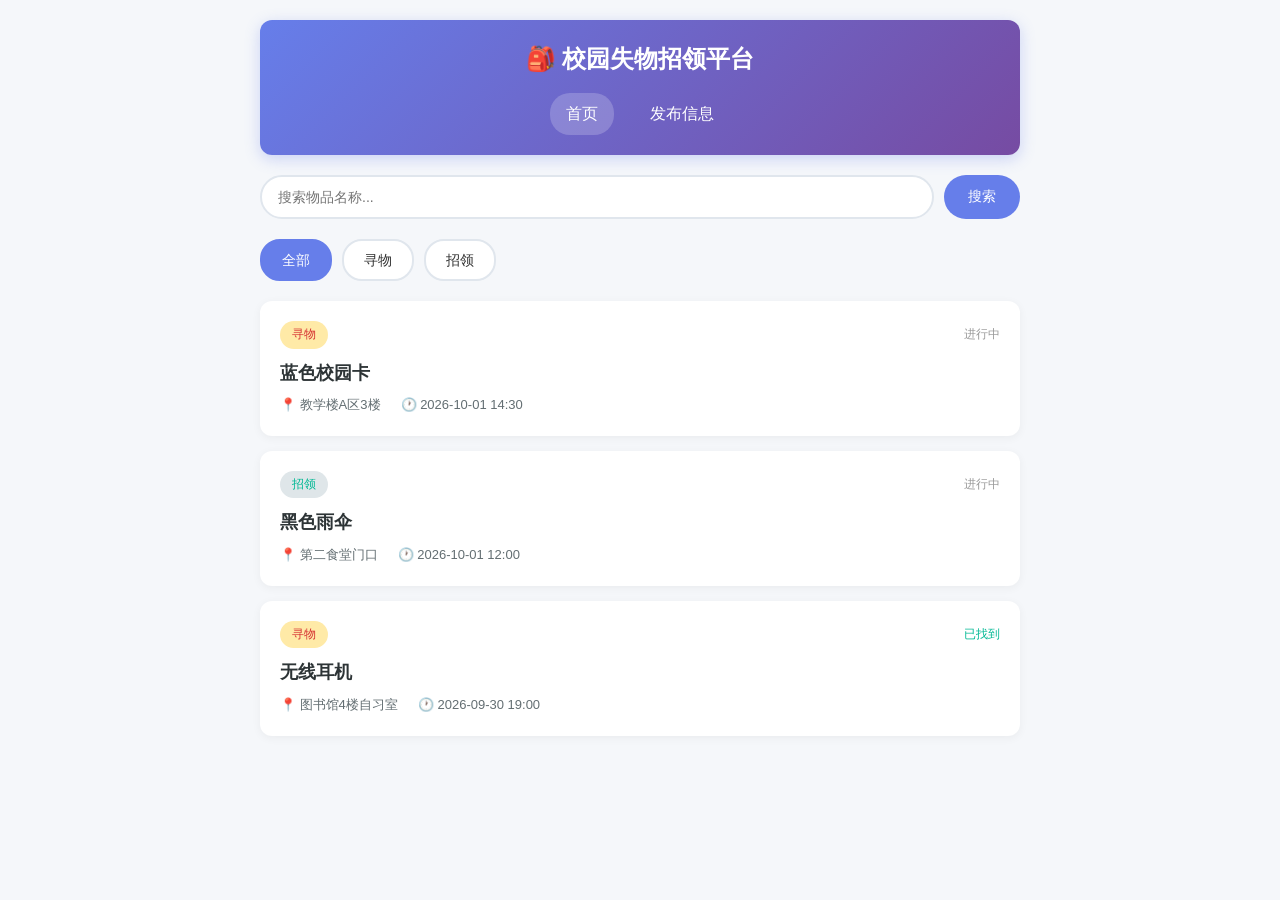
==== index.html @ c269df49 "初始化校园失物招领WEB项目" ====
<!DOCTYPE html>
<html lang="zh-CN">
<head>
    <meta charset="UTF-8">
    <meta name="viewport" content="width=device-width, initial-scale=1.0">
    <title>校园失物招领平台</title>
    <link rel="stylesheet" href="css/style.css">
</head>
<body>
    <div class="container">
        <!-- 顶部导航 -->
        <div class="header">
            <h1>🎒 校园失物招领平台</h1>
            <div class="nav">
                <a href="index.html" class="active">首页</a>
                <a href="publish.html">发布信息</a>
            </div>
        </div>

        <!-- 搜索栏 -->
        <div class="search-bar">
            <input type="text" id="searchInput" placeholder="搜索物品名称...">
            <button id="searchBtn">搜索</button>
        </div>

        <!-- 分类筛选 -->
        <div class="filter-tabs">
            <div class="filter-tab active" data-type="all">全部</div>
            <div class="filter-tab" data-type="lost">寻物</div>
            <div class="filter-tab" data-type="found">招领</div>
        </div>

        <!-- 物品列表 -->
        <div class="item-list" id="itemList">
            <!-- 动态渲染 -->
        </div>
    </div>

    <script src="js/data.js"></script>
    <script src="js/common.js"></script>
    <script src="js/index.js"></script>
</body>
</html>
---- css/style.css ----
* {
    margin: 0;
    padding: 0;
    box-sizing: border-box;
}

body {
    font-family: -apple-system, BlinkMacSystemFont, "Segoe UI", Roboto, "Helvetica Neue", Arial, sans-serif;
    background-color: #f5f7fa;
    color: #333;
    line-height: 1.6;
}

.container {
    max-width: 800px;
    margin: 0 auto;
    padding: 20px;
}

/* 顶部导航 */
.header {
    background: linear-gradient(135deg, #667eea 0%, #764ba2 100%);
    color: white;
    padding: 20px 0;
    margin-bottom: 20px;
    border-radius: 12px;
    box-shadow: 0 4px 15px rgba(102, 126, 234, 0.3);
}

.header h1 {
    text-align: center;
    font-size: 24px;
    margin-bottom: 15px;
}

.nav {
    display: flex;
    justify-content: center;
    gap: 20px;
}

.nav a {
    color: white;
    text-decoration: none;
    padding: 8px 16px;
    border-radius: 20px;
    transition: background 0.3s;
}

.nav a:hover, .nav a.active {
    background: rgba(255, 255, 255, 0.2);
}

/* 搜索栏 */
.search-bar {
    display: flex;
    gap: 10px;
    margin-bottom: 20px;
}

.search-bar input {
    flex: 1;
    padding: 12px 16px;
    border: 2px solid #e0e6ed;
    border-radius: 25px;
    font-size: 14px;
    outline: none;
    transition: border-color 0.3s;
}

.search-bar input:focus {
    border-color: #667eea;
}

.search-bar button {
    padding: 12px 24px;
    background: #667eea;
    color: white;
    border: none;
    border-radius: 25px;
    cursor: pointer;
    font-size: 14px;
    transition: background 0.3s;
}

.search-bar button:hover {
    background: #5a6fd6;
}

/* 分类筛选 */
.filter-tabs {
    display: flex;
    gap: 10px;
    margin-bottom: 20px;
}

.filter-tab {
    padding: 8px 20px;
    background: white;
    border: 2px solid #e0e6ed;
    border-radius: 20px;
    cursor: pointer;
    font-size: 14px;
    transition: all 0.3s;
}

.filter-tab.active {
    background: #667eea;
    color: white;
    border-color: #667eea;
}

.filter-tab:hover:not(.active) {
    border-color: #667eea;
    color: #667eea;
}

/* 物品卡片列表 */
.item-list {
    display: flex;
    flex-direction: column;
    gap: 15px;
}

.item-card {
    background: white;
    border-radius: 12px;
    padding: 20px;
    box-shadow: 0 2px 10px rgba(0, 0, 0, 0.05);
    cursor: pointer;
    transition: transform 0.2s, box-shadow 0.2s;
}

.item-card:hover {
    transform: translateY(-2px);
    box-shadow: 0 4px 20px rgba(0, 0, 0, 0.1);
}

.item-card-header {
    display: flex;
    justify-content: space-between;
    align-items: center;
    margin-bottom: 10px;
}

.item-type {
    padding: 4px 12px;
    border-radius: 15px;
    font-size: 12px;
    font-weight: 500;
}

.item-type.lost {
    background: #ffeaa7;
    color: #d63031;
}

.item-type.found {
    background: #dfe6e9;
    color: #00b894;
}

.item-status {
    font-size: 12px;
    color: #999;
}

.item-status.resolved {
    color: #00b894;
}

.item-title {
    font-size: 18px;
    font-weight: 600;
    margin-bottom: 8px;
    color: #2d3436;
}

.item-meta {
    display: flex;
    gap: 20px;
    font-size: 13px;
    color: #636e72;
}

/* 表单样式 */
.form-card {
    background: white;
    border-radius: 12px;
    padding: 30px;
    box-shadow: 0 2px 10px rgba(0, 0, 0, 0.05);
}

.form-group {
    margin-bottom: 20px;
}

.form-group label {
    display: block;
    margin-bottom: 8px;
    font-weight: 500;
    color: #2d3436;
}

.form-group input,
.form-group textarea,
.form-group select {
    width: 100%;
    padding: 12px 16px;
    border: 2px solid #e0e6ed;
    border-radius: 8px;
    font-size: 14px;
    outline: none;
    transition: border-color 0.3s;
    font-family: inherit;
}

.form-group input:focus,
.form-group textarea:focus,
.form-group select:focus {
    border-color: #667eea;
}

.form-group textarea {
    resize: vertical;
    min-height: 100px;
}

.type-selector {
    display: flex;
    gap: 15px;
}

.type-option {
    flex: 1;
    padding: 15px;
    border: 2px solid #e0e6ed;
    border-radius: 8px;
    text-align: center;
    cursor: pointer;
    transition: all 0.3s;
}

.type-option.active {
    border-color: #667eea;
    background: #f0f3ff;
}

.type-option .icon {
    font-size: 24px;
    margin-bottom: 8px;
}

.btn {
    padding: 12px 30px;
    border: none;
    border-radius: 25px;
    font-size: 15px;
    cursor: pointer;
    transition: all 0.3s;
}

.btn-primary {
    background: linear-gradient(135deg, #667eea 0%, #764ba2 100%);
    color: white;
}

.btn-primary:hover {
    transform: translateY(-2px);
    box-shadow: 0 4px 15px rgba(102, 126, 234, 0.4);
}

.btn-secondary {
    background: #f0f3ff;
    color: #667eea;
}

.btn-danger {
    background: #ff7675;
    color: white;
}

/* 详情页 */
.detail-card {
    background: white;
    border-radius: 12px;
    padding: 30px;
    box-shadow: 0 2px 10px rgba(0, 0, 0, 0.05);
}

.detail-header {
    display: flex;
    justify-content: space-between;
    align-items: center;
    margin-bottom: 20px;
    padding-bottom: 20px;
    border-bottom: 1px solid #eee;
}

.detail-title {
    font-size: 24px;
    font-weight: 600;
    color: #2d3436;
}

.detail-section {
    margin-bottom: 20px;
}

.detail-section h3 {
    font-size: 14px;
    color: #999;
    margin-bottom: 8px;
    font-weight: normal;
}

.detail-section p {
    font-size: 16px;
    color: #2d3436;
}

.contact-info {
    background: #f8f9fa;
    padding: 15px;
    border-radius: 8px;
    margin: 20px 0;
}

.action-buttons {
    display: flex;
    gap: 15px;
    margin-top: 30px;
}

/* 空状态 */
.empty-state {
    text-align: center;
    padding: 60px 20px;
    color: #999;
}

.empty-state .icon {
    font-size: 48px;
    margin-bottom: 15px;
}

/* 提示消息 */
.toast {
    position: fixed;
    top: 20px;
    left: 50%;
    transform: translateX(-50%);
    background: #2d3436;
    color: white;
    padding: 12px 24px;
    border-radius: 25px;
    font-size: 14px;
    z-index: 1000;
    opacity: 0;
    transition: opacity 0.3s;
}

.toast.show {
    opacity: 1;
}

/* 响应式 */
@media (max-width: 600px) {
    .container {
        padding: 10px;
    }
    
    .header h1 {
        font-size: 20px;
    }
    
    .nav {
        gap: 10px;
    }
    
    .item-card {
        padding: 15px;
    }
    
    .action-buttons {
        flex-direction: column;
    }
}
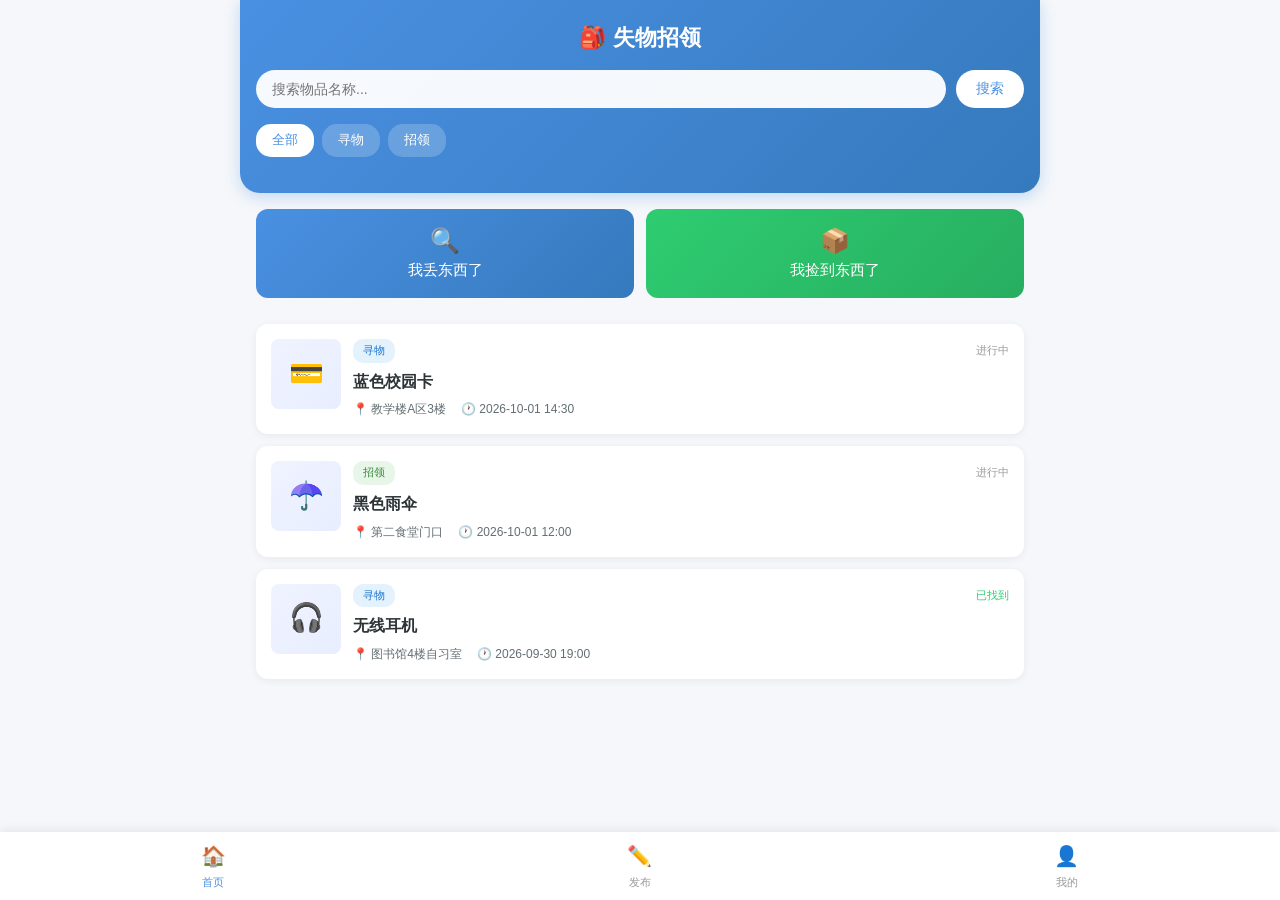
==== commit c23b7172: "优化UI设计，接近墨刀原型风格：蓝色主题、双大按钮、底部导航、物品缩略图" ====
--- a/index.html
+++ b/index.html
@@ -8,26 +8,34 @@
 </head>
 <body>
     <div class="container">
-        <!-- 顶部导航 -->
+        <!-- 顶部蓝色导航 -->
         <div class="header">
-            <h1>🎒 校园失物招领平台</h1>
-            <div class="nav">
-                <a href="index.html" class="active">首页</a>
-                <a href="publish.html">发布信息</a>
+            <h1>🎒 失物招领</h1>
+            
+            <!-- 搜索栏 -->
+            <div class="search-bar">
+                <input type="text" id="searchInput" placeholder="搜索物品名称...">
+                <button id="searchBtn">搜索</button>
+            </div>
+
+            <!-- 分类筛选 -->
+            <div class="filter-tabs">
+                <div class="filter-tab active" data-type="all">全部</div>
+                <div class="filter-tab" data-type="lost">寻物</div>
+                <div class="filter-tab" data-type="found">招领</div>
             </div>
         </div>
 
-        <!-- 搜索栏 -->
-        <div class="search-bar">
-            <input type="text" id="searchInput" placeholder="搜索物品名称...">
-            <button id="searchBtn">搜索</button>
-        </div>
-
-        <!-- 分类筛选 -->
-        <div class="filter-tabs">
-            <div class="filter-tab active" data-type="all">全部</div>
-            <div class="filter-tab" data-type="lost">寻物</div>
-            <div class="filter-tab" data-type="found">招领</div>
+        <!-- 两个大按钮 -->
+        <div class="action-big-buttons">
+            <button class="big-btn lost" onclick="goToPublish('lost')">
+                <span class="icon">🔍</span>
+                <span>我丢东西了</span>
+            </button>
+            <button class="big-btn found" onclick="goToPublish('found')">
+                <span class="icon">📦</span>
+                <span>我捡到东西了</span>
+            </button>
         </div>
 
         <!-- 物品列表 -->
@@ -36,6 +44,22 @@
         </div>
     </div>
 
+    <!-- 底部导航栏 -->
+    <div class="bottom-nav">
+        <a href="index.html" class="nav-item active">
+            <span class="icon">🏠</span>
+            <span>首页</span>
+        </a>
+        <a href="publish.html" class="nav-item">
+            <span class="icon">✏️</span>
+            <span>发布</span>
+        </a>
+        <a href="index.html" class="nav-item">
+            <span class="icon">👤</span>
+            <span>我的</span>
+        </a>
+    </div>
+
     <script src="js/data.js"></script>
     <script src="js/common.js"></script>
     <script src="js/index.js"></script>
--- a/css/style.css
+++ b/css/style.css
@@ -9,177 +9,215 @@
     background-color: #f5f7fa;
     color: #333;
     line-height: 1.6;
+    padding-bottom: 70px;
 }
 
 .container {
     max-width: 800px;
     margin: 0 auto;
-    padding: 20px;
-}
-
-/* 顶部导航 */
+    padding: 0;
+}
+
+/* 顶部导航 - 蓝色渐变 */
 .header {
-    background: linear-gradient(135deg, #667eea 0%, #764ba2 100%);
+    background: linear-gradient(135deg, #4a90e2 0%, #357abd 100%);
     color: white;
     padding: 20px 0;
-    margin-bottom: 20px;
-    border-radius: 12px;
-    box-shadow: 0 4px 15px rgba(102, 126, 234, 0.3);
+    border-radius: 0 0 20px 20px;
+    box-shadow: 0 4px 15px rgba(74, 144, 226, 0.3);
 }
 
 .header h1 {
     text-align: center;
-    font-size: 24px;
+    font-size: 22px;
+    font-weight: 600;
     margin-bottom: 15px;
 }
 
-.nav {
-    display: flex;
-    justify-content: center;
-    gap: 20px;
-}
-
-.nav a {
-    color: white;
-    text-decoration: none;
-    padding: 8px 16px;
-    border-radius: 20px;
-    transition: background 0.3s;
-}
-
-.nav a:hover, .nav a.active {
-    background: rgba(255, 255, 255, 0.2);
-}
-
-/* 搜索栏 */
+/* 搜索栏 - 白色圆角 */
 .search-bar {
     display: flex;
     gap: 10px;
-    margin-bottom: 20px;
+    padding: 0 16px;
+    margin-bottom: 16px;
 }
 
 .search-bar input {
     flex: 1;
-    padding: 12px 16px;
-    border: 2px solid #e0e6ed;
-    border-radius: 25px;
+    padding: 10px 16px;
+    background: rgba(255, 255, 255, 0.95);
+    border: none;
+    border-radius: 20px;
     font-size: 14px;
     outline: none;
-    transition: border-color 0.3s;
-}
-
-.search-bar input:focus {
-    border-color: #667eea;
 }
 
 .search-bar button {
-    padding: 12px 24px;
-    background: #667eea;
-    color: white;
+    padding: 10px 20px;
+    background: white;
+    color: #4a90e2;
     border: none;
-    border-radius: 25px;
-    cursor: pointer;
-    font-size: 14px;
-    transition: background 0.3s;
-}
-
-.search-bar button:hover {
-    background: #5a6fd6;
+    border-radius: 20px;
+    cursor: pointer;
+    font-size: 14px;
+    font-weight: 500;
 }
 
 /* 分类筛选 */
 .filter-tabs {
     display: flex;
-    gap: 10px;
-    margin-bottom: 20px;
+    gap: 8px;
+    padding: 0 16px;
+    margin-bottom: 16px;
 }
 
 .filter-tab {
-    padding: 8px 20px;
-    background: white;
-    border: 2px solid #e0e6ed;
-    border-radius: 20px;
-    cursor: pointer;
-    font-size: 14px;
+    padding: 6px 16px;
+    background: rgba(255, 255, 255, 0.2);
+    color: white;
+    border: none;
+    border-radius: 15px;
+    cursor: pointer;
+    font-size: 13px;
     transition: all 0.3s;
 }
 
 .filter-tab.active {
-    background: #667eea;
-    color: white;
-    border-color: #667eea;
-}
-
-.filter-tab:hover:not(.active) {
-    border-color: #667eea;
-    color: #667eea;
+    background: white;
+    color: #4a90e2;
+    font-weight: 500;
+}
+
+/* 两个大按钮 */
+.action-big-buttons {
+    display: flex;
+    gap: 12px;
+    padding: 16px;
+    margin-bottom: 10px;
+}
+
+.big-btn {
+    flex: 1;
+    padding: 18px 12px;
+    border: none;
+    border-radius: 12px;
+    font-size: 15px;
+    font-weight: 500;
+    cursor: pointer;
+    transition: transform 0.2s, box-shadow 0.2s;
+    display: flex;
+    flex-direction: column;
+    align-items: center;
+    gap: 6px;
+}
+
+.big-btn:hover {
+    transform: translateY(-2px);
+    box-shadow: 0 4px 15px rgba(0, 0, 0, 0.15);
+}
+
+.big-btn.lost {
+    background: linear-gradient(135deg, #4a90e2 0%, #357abd 100%);
+    color: white;
+}
+
+.big-btn.found {
+    background: linear-gradient(135deg, #2ecc71 0%, #27ae60 100%);
+    color: white;
+}
+
+.big-btn .icon {
+    font-size: 24px;
 }
 
 /* 物品卡片列表 */
 .item-list {
     display: flex;
     flex-direction: column;
-    gap: 15px;
+    gap: 12px;
+    padding: 0 16px;
 }
 
 .item-card {
     background: white;
     border-radius: 12px;
-    padding: 20px;
-    box-shadow: 0 2px 10px rgba(0, 0, 0, 0.05);
+    padding: 15px;
+    box-shadow: 0 2px 8px rgba(0, 0, 0, 0.06);
     cursor: pointer;
     transition: transform 0.2s, box-shadow 0.2s;
+    display: flex;
+    gap: 12px;
 }
 
 .item-card:hover {
     transform: translateY(-2px);
-    box-shadow: 0 4px 20px rgba(0, 0, 0, 0.1);
+    box-shadow: 0 4px 15px rgba(0, 0, 0, 0.1);
+}
+
+.item-thumb {
+    width: 70px;
+    height: 70px;
+    border-radius: 8px;
+    background: linear-gradient(135deg, #f0f3ff 0%, #e8eeff 100%);
+    display: flex;
+    align-items: center;
+    justify-content: center;
+    font-size: 28px;
+    flex-shrink: 0;
+}
+
+.item-content {
+    flex: 1;
+    min-width: 0;
 }
 
 .item-card-header {
     display: flex;
     justify-content: space-between;
     align-items: center;
-    margin-bottom: 10px;
+    margin-bottom: 6px;
 }
 
 .item-type {
-    padding: 4px 12px;
-    border-radius: 15px;
+    padding: 3px 10px;
+    border-radius: 10px;
+    font-size: 11px;
+    font-weight: 500;
+}
+
+.item-type.lost {
+    background: #e3f2fd;
+    color: #1976d2;
+}
+
+.item-type.found {
+    background: #e8f5e9;
+    color: #388e3c;
+}
+
+.item-status {
+    font-size: 11px;
+    color: #999;
+}
+
+.item-status.resolved {
+    color: #2ecc71;
+}
+
+.item-title {
+    font-size: 16px;
+    font-weight: 600;
+    margin-bottom: 6px;
+    color: #2d3436;
+    white-space: nowrap;
+    overflow: hidden;
+    text-overflow: ellipsis;
+}
+
+.item-meta {
+    display: flex;
+    gap: 15px;
     font-size: 12px;
-    font-weight: 500;
-}
-
-.item-type.lost {
-    background: #ffeaa7;
-    color: #d63031;
-}
-
-.item-type.found {
-    background: #dfe6e9;
-    color: #00b894;
-}
-
-.item-status {
-    font-size: 12px;
-    color: #999;
-}
-
-.item-status.resolved {
-    color: #00b894;
-}
-
-.item-title {
-    font-size: 18px;
-    font-weight: 600;
-    margin-bottom: 8px;
-    color: #2d3436;
-}
-
-.item-meta {
-    display: flex;
-    gap: 20px;
-    font-size: 13px;
     color: #636e72;
 }
 
@@ -187,12 +225,13 @@
 .form-card {
     background: white;
     border-radius: 12px;
-    padding: 30px;
+    margin: 16px;
+    padding: 24px;
     box-shadow: 0 2px 10px rgba(0, 0, 0, 0.05);
 }
 
 .form-group {
-    margin-bottom: 20px;
+    margin-bottom: 18px;
 }
 
 .form-group label {
@@ -200,14 +239,15 @@
     margin-bottom: 8px;
     font-weight: 500;
     color: #2d3436;
+    font-size: 14px;
 }
 
 .form-group input,
 .form-group textarea,
 .form-group select {
     width: 100%;
-    padding: 12px 16px;
-    border: 2px solid #e0e6ed;
+    padding: 12px 14px;
+    border: 2px solid #e9ecef;
     border-radius: 8px;
     font-size: 14px;
     outline: none;
@@ -218,73 +258,75 @@
 .form-group input:focus,
 .form-group textarea:focus,
 .form-group select:focus {
-    border-color: #667eea;
+    border-color: #4a90e2;
 }
 
 .form-group textarea {
     resize: vertical;
-    min-height: 100px;
+    min-height: 90px;
 }
 
 .type-selector {
     display: flex;
-    gap: 15px;
+    gap: 12px;
 }
 
 .type-option {
     flex: 1;
-    padding: 15px;
-    border: 2px solid #e0e6ed;
-    border-radius: 8px;
+    padding: 14px;
+    border: 2px solid #e9ecef;
+    border-radius: 10px;
     text-align: center;
     cursor: pointer;
     transition: all 0.3s;
 }
 
 .type-option.active {
-    border-color: #667eea;
-    background: #f0f3ff;
+    border-color: #4a90e2;
+    background: #f0f7ff;
 }
 
 .type-option .icon {
-    font-size: 24px;
-    margin-bottom: 8px;
+    font-size: 22px;
+    margin-bottom: 6px;
+}
+
+.type-option .text {
+    font-size: 14px;
+    font-weight: 500;
 }
 
 .btn {
-    padding: 12px 30px;
+    padding: 12px 28px;
     border: none;
     border-radius: 25px;
     font-size: 15px;
     cursor: pointer;
     transition: all 0.3s;
+    width: 100%;
 }
 
 .btn-primary {
-    background: linear-gradient(135deg, #667eea 0%, #764ba2 100%);
+    background: linear-gradient(135deg, #4a90e2 0%, #357abd 100%);
     color: white;
 }
 
 .btn-primary:hover {
     transform: translateY(-2px);
-    box-shadow: 0 4px 15px rgba(102, 126, 234, 0.4);
+    box-shadow: 0 4px 15px rgba(74, 144, 226, 0.4);
 }
 
 .btn-secondary {
     background: #f0f3ff;
-    color: #667eea;
-}
-
-.btn-danger {
-    background: #ff7675;
-    color: white;
+    color: #4a90e2;
 }
 
 /* 详情页 */
 .detail-card {
     background: white;
     border-radius: 12px;
-    padding: 30px;
+    margin: 16px;
+    padding: 24px;
     box-shadow: 0 2px 10px rgba(0, 0, 0, 0.05);
 }
 
@@ -293,29 +335,29 @@
     justify-content: space-between;
     align-items: center;
     margin-bottom: 20px;
-    padding-bottom: 20px;
-    border-bottom: 1px solid #eee;
+    padding-bottom: 16px;
+    border-bottom: 1px solid #f0f0f0;
 }
 
 .detail-title {
-    font-size: 24px;
+    font-size: 20px;
     font-weight: 600;
     color: #2d3436;
 }
 
 .detail-section {
-    margin-bottom: 20px;
+    margin-bottom: 18px;
 }
 
 .detail-section h3 {
-    font-size: 14px;
+    font-size: 13px;
     color: #999;
-    margin-bottom: 8px;
+    margin-bottom: 6px;
     font-weight: normal;
 }
 
 .detail-section p {
-    font-size: 16px;
+    font-size: 15px;
     color: #2d3436;
 }
 
@@ -323,25 +365,30 @@
     background: #f8f9fa;
     padding: 15px;
     border-radius: 8px;
-    margin: 20px 0;
+    margin: 16px 0;
 }
 
 .action-buttons {
     display: flex;
-    gap: 15px;
-    margin-top: 30px;
+    gap: 12px;
+    margin-top: 24px;
+}
+
+.action-buttons .btn {
+    flex: 1;
+    width: auto;
 }
 
 /* 空状态 */
 .empty-state {
     text-align: center;
-    padding: 60px 20px;
+    padding: 50px 20px;
     color: #999;
 }
 
 .empty-state .icon {
     font-size: 48px;
-    margin-bottom: 15px;
+    margin-bottom: 12px;
 }
 
 /* 提示消息 */
@@ -350,10 +397,10 @@
     top: 20px;
     left: 50%;
     transform: translateX(-50%);
-    background: #2d3436;
-    color: white;
-    padding: 12px 24px;
-    border-radius: 25px;
+    background: rgba(45, 52, 54, 0.95);
+    color: white;
+    padding: 10px 22px;
+    border-radius: 20px;
     font-size: 14px;
     z-index: 1000;
     opacity: 0;
@@ -364,22 +411,65 @@
     opacity: 1;
 }
 
+/* 底部导航栏 */
+.bottom-nav {
+    position: fixed;
+    bottom: 0;
+    left: 0;
+    right: 0;
+    background: white;
+    display: flex;
+    justify-content: space-around;
+    padding: 8px 0;
+    box-shadow: 0 -2px 10px rgba(0, 0, 0, 0.08);
+    z-index: 100;
+}
+
+.nav-item {
+    display: flex;
+    flex-direction: column;
+    align-items: center;
+    gap: 2px;
+    cursor: pointer;
+    color: #999;
+    text-decoration: none;
+    font-size: 11px;
+    transition: color 0.3s;
+}
+
+.nav-item.active {
+    color: #4a90e2;
+}
+
+.nav-item .icon {
+    font-size: 20px;
+}
+
+/* 页面标题栏 */
+.page-title-bar {
+    background: linear-gradient(135deg, #4a90e2 0%, #357abd 100%);
+    color: white;
+    padding: 16px;
+    border-radius: 0 0 20px 20px;
+    text-align: center;
+    font-size: 18px;
+    font-weight: 600;
+}
+
 /* 响应式 */
 @media (max-width: 600px) {
-    .container {
-        padding: 10px;
-    }
-    
     .header h1 {
         font-size: 20px;
     }
     
-    .nav {
-        gap: 10px;
+    .item-card {
+        padding: 12px;
     }
     
-    .item-card {
-        padding: 15px;
+    .item-thumb {
+        width: 60px;
+        height: 60px;
+        font-size: 24px;
     }
     
     .action-buttons {
